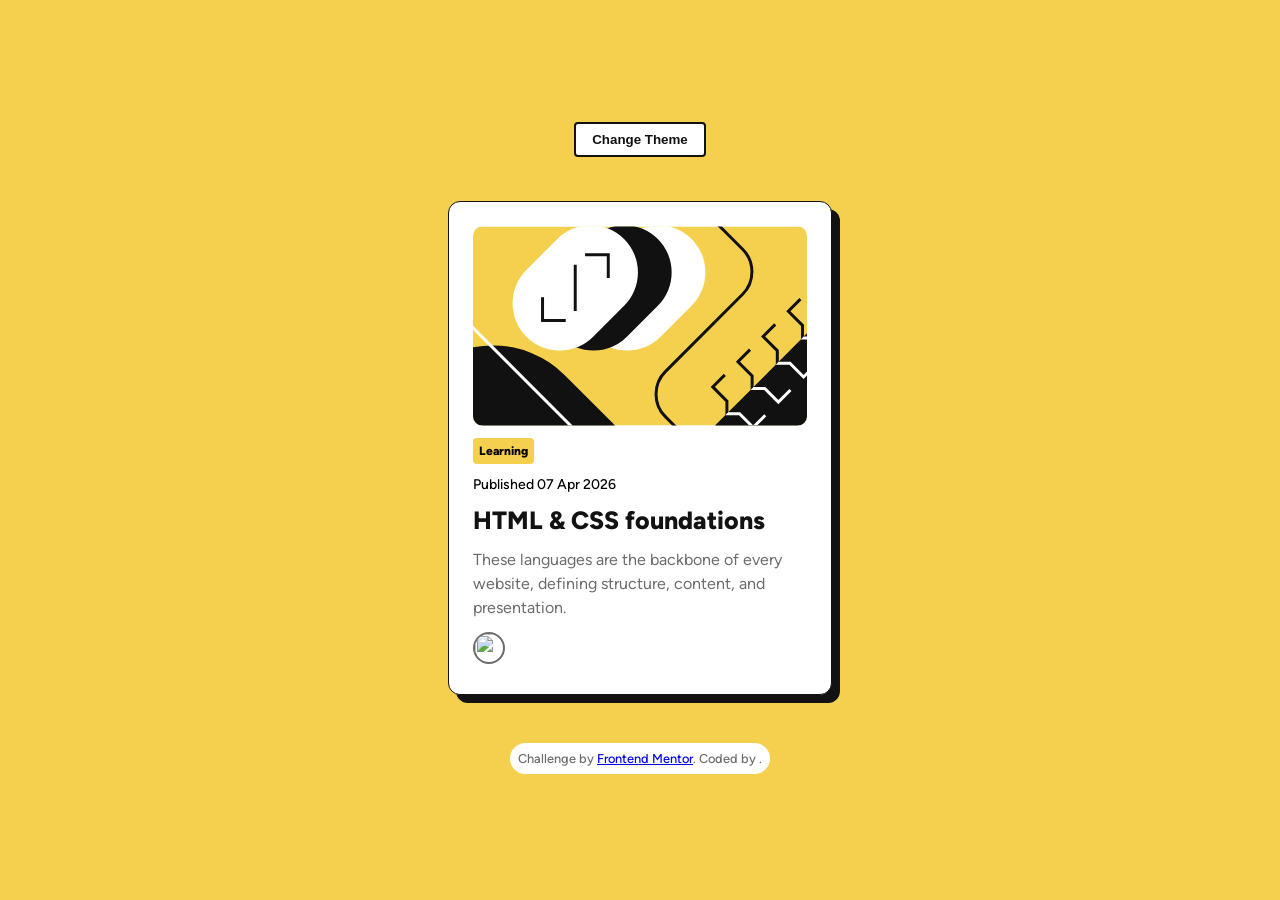
==== frontend_mentor_actvities/blog_preview_card/index.html @ 68a6fd78 "Initial commit: Organized course structure with FM activities, brainstorms, and syllabus tasks" ====
<!DOCTYPE html>
<html lang="en">
<head>
  <meta charset="UTF-8">
  <meta name="viewport" content="width=device-width, initial-scale=1.0"> <!-- displays site properly based on user's device -->

  <link rel="icon" type="image/png" sizes="32x32" href="./assets/images/favicon-32x32.png">
  <link rel="stylesheet" href="./style.css">
  <title>Frontend Mentor | Blog preview card</title>

</head>
<body class="">
  <section class="publisher-info-form">
    <!-- This is where javascript gets info to fill into dynamically generated contents -->
  </section>
  <button id="theme-sticker" class="theme-toggle">Change Theme</button>
  <main class="hidden">
    <article>
      <img class="illustration-img" src="./assets/images/illustration-article.svg" alt="code theme illustration image">
      <small class="label">Learning</small>
      <time class="date" datetime="2026-04-07">Published 07 Apr 2026</time>
      <h1><a class="title" href="#">HTML & CSS foundations</a></h1>
      <p class="descr-p">  These languages are the backbone of every website, defining structure, content, and presentation.</p>
      <div class="author-section">
        <a href="#" target="_blank" rel="noopener noreferrer"><img class="author-avatar" src="" alt=""></a>
        <!-- src and alt will be generated dynamically with js -->
        <small class="author-name"><!--dynamic generation--></small>
      </div>
    </article>
  </main>

  <footer class="attribution">
    Challenge by <a href="https://www.frontendmentor.io?ref=challenge">Frontend Mentor</a>. 
    Coded by <a href="#"><!--dynamic generation--></a>.
  </footer>
  
  <script>
  const btn = document.querySelector('#theme-sticker');
  
  btn.addEventListener('click', () => {
    // This looks at the body and adds the class if it's missing, 
    // or removes it if it's already there.
    document.body.classList.toggle('dark-theme');
  });
</script>
</body>
</html>
---- frontend_mentor_actvities/blog_preview_card/style.css ----
/*trying to add font link here*/
@font-face {
    font-family: figtree;
    src: url(./assets/fonts/Figtree-VariableFont_wght.ttf) format("truetype");
    font-display: swap;
}

*, *::after, *::before{
    margin: 0;
    padding: 0;
    box-sizing: border-box;
}

:root{
    /* primitives */
    --yellow: hsl(47, 88%, 63%);
    --white: hsl(0, 0%, 100%);
    --gray-500: hsl(0, 0%, 42%);
    --gray-950: hsl(0, 0%, 7%);

    --primary: var(--white);
    --secondary: var(--yellow);
    --accent: var(--gray-950);
    
    --text-base: 1rem;
    --type-scale: 1.25;
    --base-unit: 8px;
    --gap: calc(var(--base-unit) * 1.5);
  
    --bg-main: var(--secondary);
    --bg-surface: var(--primary);
    --surface-border: var(--gray-500);
    --shadow-color: var(--gray-950);

    /* --text */
    --text-s: calc(var(--text-base)/var(--type-scale));
    --text-md: calc(var(--text-base)*var(--type-scale));
    --text-l: calc(var(--text-md)*var(--type-scale));
    --text-wt-bold: 800;
    --text-wt-normal: 500;

    --text-primary: var(--gray-950);
    --text-muted: var(--gray-500);
}

.dark-theme{
    --bg-main: hsl(220, 18%, 12%);
    --bg-surface: hsl(222, 18%, 18%);
    --text-primary: hsl(0, 0%, 95%);
    --text-muted: hsl(0, 0%, 75%);
    --surface-border: hsl(0, 0%, 35%);
    --shadow-color: hsl(0, 0%, 0%);
}

body{
    align-items: center;
    background-color: var(--bg-main);
    display: flex;
    flex-direction: column;
    font-family: figtree, 'Segoe UI', Tahoma, Geneva, Verdana, sans-serif;
    min-height: 100vh;
    justify-content: center;
}

.theme-toggle {
    margin: var(--gap);
    padding: calc(var(--base-unit) * 1) calc(var(--base-unit) * 2);
    cursor: pointer;
    background: var(--bg-surface);
    color: var(--text-primary);
    border: 2px solid var(--accent);
    font-weight: var(--text-wt-bold);
    border-radius: 4px;
}

main{
    display: grid;
    place-items: center;
    padding: calc(var(--base-unit) * 4);
    width: 100%;
}

article{
    /* aspect-ratio: 1.5/1; */
    display: flex;
    flex-direction: column;
    background-color: var(--bg-surface);
    border-radius: 12px;
    border: 1px solid var(--accent);
    box-shadow: 8px 8px var(--accent);
    gap: var(--gap);
    max-width: 24rem;
    padding: calc(var(--base-unit) * 3); /*would prefer a clamp() here*/;
    width: 100%;
}

article:focus-within{
    box-shadow: 12px 12px var(--accent);
    outline: 4px solid var(--accent);
    outline-offset: 4px;
}

.illustration-img{
    border-radius: 10px;
    width: 100%;
}

/* .illustration-img{
    margin-bottom: var(--gap);
} Not needed gap on article handle spacing between elements to keep dumb and reusable*/

.label{
    background-color: var(--secondary);
    border-radius: calc(var(--base-unit) / 2);
    font-size: 0.75rem;
    font-weight: var(--text-wt-bold);
    padding: calc(var(--base-unit) * 0.75);
    align-self: flex-start;
}

.date{
    font-size: 0.875rem;
    font-weight: var(--text-wt-normal);
}

.title{
    color: var(--text-primary);
    font-weight: var(--text-wt-bold);
    font-size: var(--text-l);
    line-height: 1.25;
    text-decoration: none;
}

.title:hover{
    color: var(--secondary);
}

.title:focus-visible{
    text-decoration: underline;
    outline: 4px solid var(--bg-main);
    outline-offset: 4px;
    border-radius: 4px;

}

.descr-p{
    color: var(--text-muted);
    line-height: 1.5;
}

/*will apply when js creates/modify matching element*/
.author-section{
    align-items: center;
    display: flex;
    gap: var(--gap);
    align-self: flex-start;
    /*what vertical alignments*/
}

.author-avatar{
    border: 2px solid var(--surface-border);
    border-radius: 50%;
    flex-grow: 0;
    flex-shrink: 0;
    height: 2rem;
    width: 2rem;
    transition: scale 0.2s ease, box-shadow 0.2s ease;
}

.author-avatar:hover{
    box-shadow:
     1px 2px 12px hsl(from var(--shadow-color) h s l/0.2),
     -1px -2px 12px hsl(from var(--shadow-color) h s l/0.2);
    scale: 1.02;
}

.author-name{
    font-size: 0.875rem;
    font-weight: var(--text-wt-bold);
    text-transform: capitalize;
}

.attribution{
    background-color: var(--bg-surface);
    border-radius: calc(var(--base-unit) * 2);
    color: var(--text-muted);
    font-size: var(--text-s);
    font-weight: var(--text-wt-normal);
    padding: var(--base-unit);
    margin: calc(var(--base-unit) * 2);
}
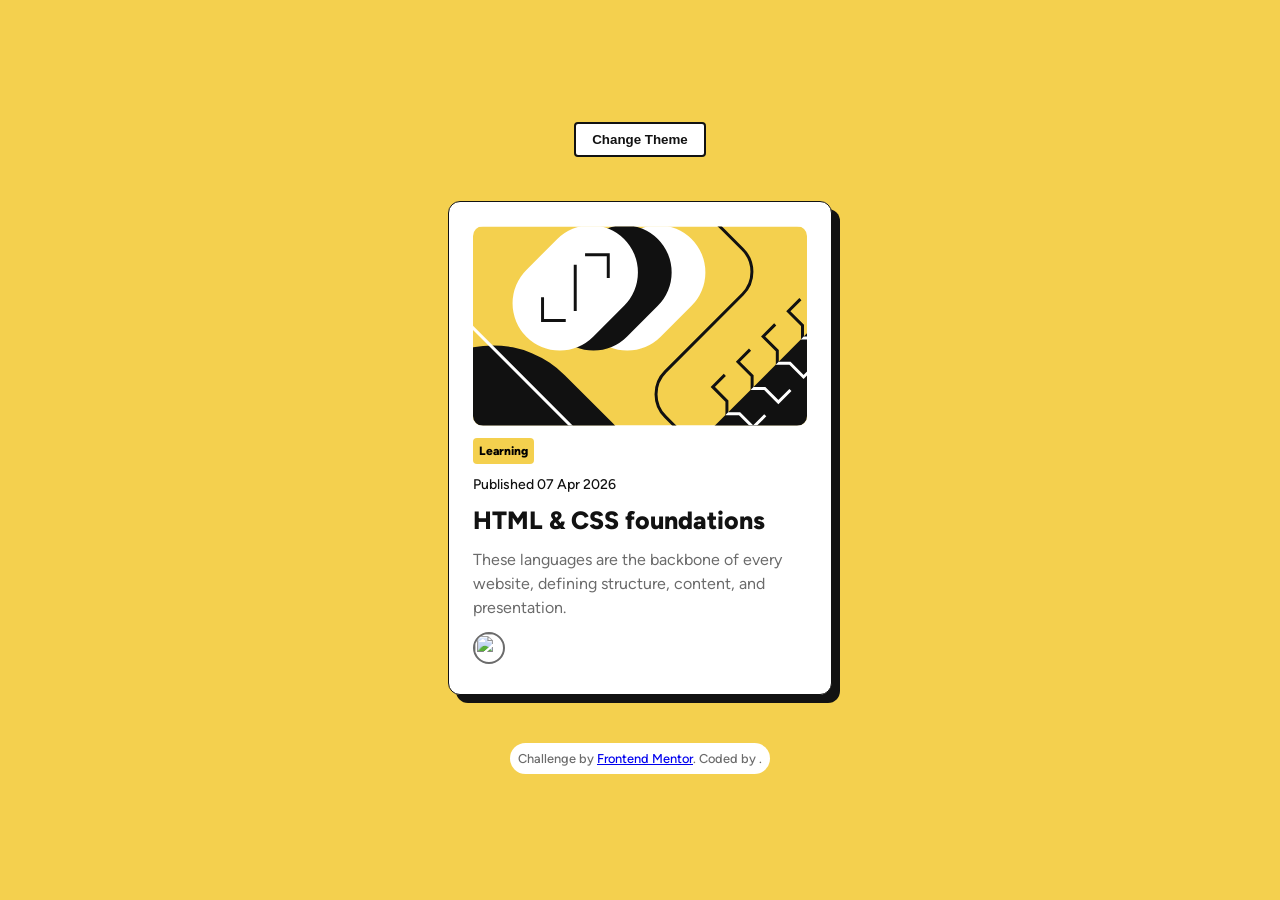
==== commit ef07425e: "Feat: Completed, Customised Blog Card" ====
--- a/frontend_mentor_actvities/blog_preview_card/index.html
+++ b/frontend_mentor_actvities/blog_preview_card/index.html
@@ -9,12 +9,20 @@
   <title>Frontend Mentor | Blog preview card</title>
 
 </head>
-<body class="">
-  <section class="publisher-info-form">
-    <!-- This is where javascript gets info to fill into dynamically generated contents -->
+<body>
+  <button id="theme-sticker" class="theme-toggle">Change Theme</button>
+  <section class="publisher-info-form hidden">
+    <p clCustomise your info to the page you are about ot veiw</p>
+      <img class="illustration-img" src="./assets/images/illustration-article.svg" alt="code theme illustration image">
+      <label for="user-name">Your Name</label>
+      <input type="text" name="" id="#user-name">
+      <label for="user-name">Team Name</label>
+      <input type="text" name="" id="#team-name">
+      <label for="image"></label>
+      inpu
   </section>
-  <button id="theme-sticker" class="theme-toggle">Change Theme</button>
-  <main class="hidden">
+
+  <main class="">
     <article>
       <img class="illustration-img" src="./assets/images/illustration-article.svg" alt="code theme illustration image">
       <small class="label">Learning</small>
--- a/frontend_mentor_actvities/blog_preview_card/style.css
+++ b/frontend_mentor_actvities/blog_preview_card/style.css
@@ -121,6 +121,7 @@
 .date{
     font-size: 0.875rem;
     font-weight: var(--text-wt-normal);
+    color: var(--text-primary);
 }
 
 .title{
@@ -188,4 +189,8 @@
     font-weight: var(--text-wt-normal);
     padding: var(--base-unit);
     margin: calc(var(--base-unit) * 2);
+}
+
+.hidden{
+    display: none;
 }
